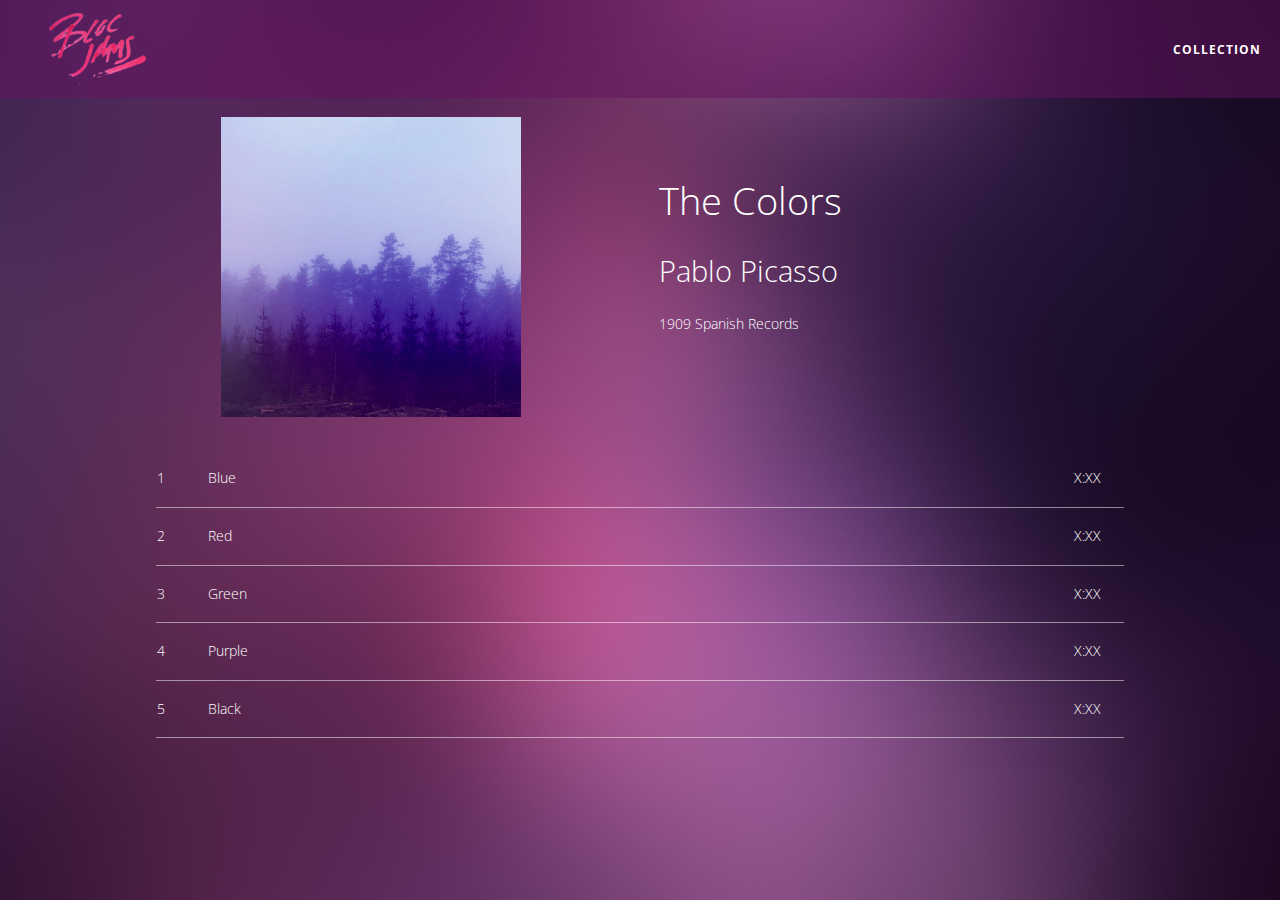
==== album.html @ 7941ea5f "cp6 commit - adding album + assets + album links in collection.html" ====
<!DOCTYPE html>
<html>
    <head>
        <title>Bloc Jams</title>
        <meta name="viewport" content="width=device-width, initial-scale=1">
        <link rel="stylesheet" type="text/css" href="https://fonts.googleapis.com/css?family=Open+Sans:400,800,600,700,300">
        <link rel="stylesheet" type="text/css" href="https://code.ionicframework.com/ionicons/2.0.1/css/ionicons.min.css">
        <link rel="stylesheet" type="text/css" href="assets/styles/normalize.css">
        <link rel="stylesheet" type="text/css" href="assets/styles/main.css">
        <link rel="stylesheet" type="text/css" href="assets/styles/album.css">
    </head>
    <body class="album">
        <nav class="navbar"> <!-- nav bar -->
            <a href="index.html"  class="logo">
                <img src="assets/images/bloc_jams_logo.png" alt="bloc jams logo">
            </a>
            <div class="links-container">
                <a href="collection.html" class="navbar-link">collection</a>
            </div>
        </nav>
        <main class="album-view container narrow">
            <section class="clearfix">
                <div class="column half">
                    <img src="assets/images/album_covers/01.png" class="album-cover-art">
                </div>
                <div class="album-view-details column half">
                    <h2 class="album-view-title">The Colors</h2>
                    <h3 class="album-view-artist">Pablo Picasso</h3>
                    <h5 class="album-view-release-info">1909 Spanish Records</h5>
                </div>
            </section>
            <table class="album-view-song-list">
                <tr class="album-view-song-item">
                    <td class="song-item-number">1</td>
                    <td class="song-item-title">Blue</td>
                    <td class="song-item-duration">X:XX</td>
                </tr>
                <tr class="album-view-song-item">
                    <td class="song-item-number">2</td>
                    <td class="song-item-title">Red</td>
                    <td class="song-item-duration">X:XX</td>
                </tr>
                <tr class="album-view-song-item">
                    <td class="song-item-number">3</td>
                    <td class="song-item-title">Green</td>
                    <td class="song-item-duration">X:XX</td>
                </tr>
                <tr class="album-view-song-item">
                    <td class="song-item-number">4</td>
                    <td class="song-item-title">Purple</td>
                    <td class="song-item-duration">X:XX</td>
                </tr>
                <tr class="album-view-song-item">
                    <td class="song-item-number">5</td>
                    <td class="song-item-title">Black</td>
                    <td class="song-item-duration">X:XX</td>
                </tr>
            </table>
        </main>
    </body>
</html>
---- assets/styles/main.css ----
*, *::before, *::after {
    -moz-box-sizing: border-box;
    -webkit-box-sizing: border-box;
    box-sizing: border-box;
}

html {
    height: 100%;
    font-size: 100%;
}

body {
    font-family: 'Open Sans';
    color: white;
    min-height: 100%;
}

body.landing {
    background-color: rgb(58,23,63);
}

.navbar {
    position: relative;
    padding: 0.5rem;
    background-color: rgba(101,18,95,0.5);
    z-index: 1;
}

.navbar .logo {
    position: relative;
    left: 2rem;
    cursor: pointer;
}

.navbar .links-container {
    display: table;
    position: absolute;
    top: 0;
    right: 0;
    height: 100px;
    color: white;
}

.links-container .navbar-link {
    display: table-cell;
    position: relative;
    height: 100%;
    padding-left: 1rem;
    padding-right: 1rem;
    vertical-align: middle;
    color: white;
    font-size: 0.625rem;
    letter-spacing: 0.05rem;
    font-weight: 700;
    text-transform: uppercase;
    text-decoration: none;
    cursor: pointer;
}

.links-container .navbar-link:hover {
    color: rgb(233,50,117);
}

.hero-content {
    position: relative;
    min-height: 600px;
    background-image: url(../images/bloc_jams_bg.jpg);
    background-repeat: no-repeat;
    background-position: center center;
    background-size: cover;
}

.hero-content .hero-title {
    position: absolute;
    top: 40%;
    -webkit-transform: translateY(-50%);
    -moz-transform: translateY(-50%);
    -ms-transform: translateY(-50%);
    transform: translateY(-50%);
    width: 100%;
    text-align: center;
    font-size: 4rem;
    font-weight: 300;
    text-transform: uppercase;
    letter-spacing: 0.5rem;
    text-shadow: 1px 1px 0px rgb(58, 23, 63);
}

.selling-points {
    position: relative;
}

.point {
    position: relative;
    padding: 2rem;
    text-align: center;
}

.point .point-title {
    font-size: 1.25rem;
}

.ion-music-note,
.ion-radio-waves,
.ion-iphone {
    color: rgb(233,50,117);
    font-size: 5rem;
}

.container {
    margin: 0 auto;
    max-width: 64rem;
}

.container.narrow {
    max-width: 56rem;
}

.clearfix::after {
    content: ".";
    visibility: hidden;
    display: block;
    height: 0;
    clear: both;
 }
 
 /* Medium screens (640px) */
 @media (min-width: 640px) {
    html { font-size: 112%; }
    .column {
        float: left;
        padding-left: 1rem;
        padding-right: 1rem;
    }
    .column.full { width: 100%; }
    .column.two-thirds { width: 66.7%; }
    .column.half { width: 50%; }
    .column.third { width: 33.3%; }
    .column.fourth { width: 25%; }
    .column.flow-opposite { float: right; }
}

/* Large screens (1024px) */
@media (min-width: 1024px) {
    html { font-size: 120%; }
}
---- assets/styles/album.css ----
body.album {
    background-image: url(../images/blurred_backgrounds/blur_bg_3.jpg);
    background-repeat: no-repeat;
    background-attachment: fixed;
    background-position: center center;
    background-size: cover;
}

.album-cover-art {
    position: relative;
    left: 20%;
    margin-top: 1rem;
    width: 60%;
}

.album-view-details {
    position: relative;
    top: 1.5rem;
    padding: 1rem;
}

.album-view-details .album-view-title {
    font-weight: 300;
    font-size: 2rem;
}

.album-view-details .album-view-artist {
    font-weight: 300;
    font-size: 1.5rem;
}

.album-view-details .album-view-release-info {
    font-weight: 300;
    font-size: 0.75rem;
}

.album-view-song-list {
    width: 90%;
    margin: 1.5rem auto;
    font-weight: 300;
    font-size: 0.75em;
    border-collapse: collapse;
}

.album-view-song-item {
    height: 3rem;
    border-bottom: 1px solid rgba(255,255,255,0.5);
}

.song-item-number {
    width: 5%;
}

.song-item-title {
    width: 85%;
}

.song-item-duration {
    width: 5%;
}

@media (max-width: 640px) and (min-width: 320px) {
    .album-view-details {
        text-align: center;
    }
    
    .album-view-title {
        margin-top: 0;   
    }
}

@media (max-width: 1024px) and (min-width: 320px) {
    .album-view-song-list {
         position: relative;
         top: 1rem;
         width: 80%;
         margin: auto;
     }
 }
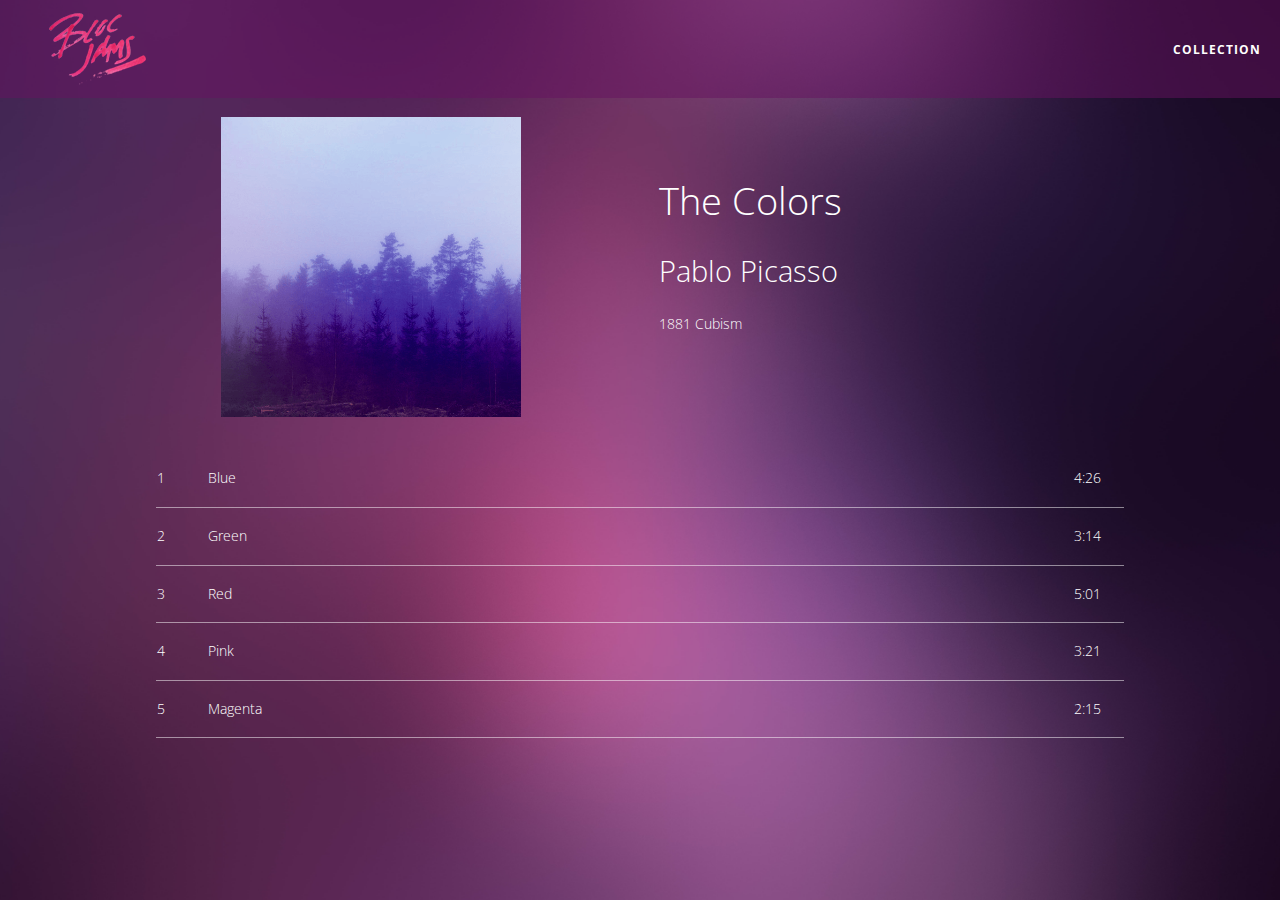
==== commit 744af883: "cp11 work - removed static content and added js template + js albums" ====
--- a/album.html
+++ b/album.html
@@ -29,33 +29,8 @@
                     <h5 class="album-view-release-info">1909 Spanish Records</h5>
                 </div>
             </section>
-            <table class="album-view-song-list">
-                <tr class="album-view-song-item">
-                    <td class="song-item-number">1</td>
-                    <td class="song-item-title">Blue</td>
-                    <td class="song-item-duration">X:XX</td>
-                </tr>
-                <tr class="album-view-song-item">
-                    <td class="song-item-number">2</td>
-                    <td class="song-item-title">Red</td>
-                    <td class="song-item-duration">X:XX</td>
-                </tr>
-                <tr class="album-view-song-item">
-                    <td class="song-item-number">3</td>
-                    <td class="song-item-title">Green</td>
-                    <td class="song-item-duration">X:XX</td>
-                </tr>
-                <tr class="album-view-song-item">
-                    <td class="song-item-number">4</td>
-                    <td class="song-item-title">Purple</td>
-                    <td class="song-item-duration">X:XX</td>
-                </tr>
-                <tr class="album-view-song-item">
-                    <td class="song-item-number">5</td>
-                    <td class="song-item-title">Black</td>
-                    <td class="song-item-duration">X:XX</td>
-                </tr>
-            </table>
+            <table class="album-view-song-list"></table>
         </main>
+        <script src="assets/scripts/album.js"></script>        
     </body>
 </html>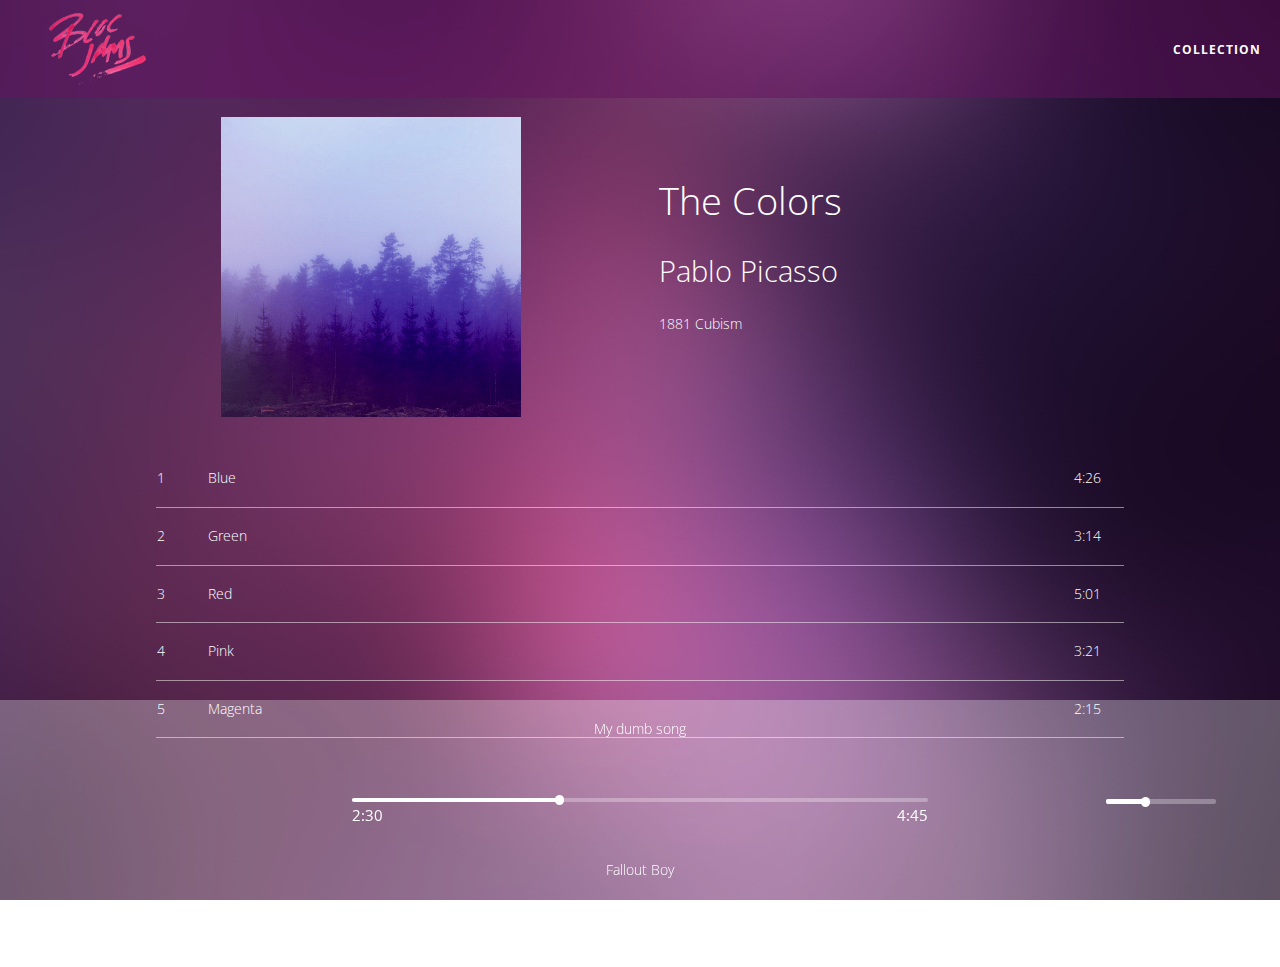
==== commit 44d37d1f: "cp15 work - adding music player bar markup and styles" ====
--- a/album.html
+++ b/album.html
@@ -8,6 +8,7 @@
         <link rel="stylesheet" type="text/css" href="assets/styles/normalize.css">
         <link rel="stylesheet" type="text/css" href="assets/styles/main.css">
         <link rel="stylesheet" type="text/css" href="assets/styles/album.css">
+        <link rel="stylesheet" href="assets/styles/player_bar.css">
     </head>
     <body class="album">
         <nav class="navbar"> <!-- nav bar -->
@@ -31,6 +32,42 @@
             </section>
             <table class="album-view-song-list"></table>
         </main>
+
+        <section class="player-bar">
+            <div class="container">
+                <div class="control-group main-controls">
+                    <a class="previous">
+                        <span class="ion-skip-backward"></span>
+                    </a>
+                    <a class="play-pause">
+                        <span class="ion-play"></span>
+                    </a>
+                    <a class="next">
+                        <span class="ion-skip-forward"></span>
+                    </a>
+                </div>
+                <div class="control-group currently-playing">
+                    <h2 class="song-name">My dumb song</h2>
+                    <div class="seek-control">
+                        <div class="seek-bar">
+                            <div class="fill"></div>
+                            <div class="thumb"></div>
+                        </div>
+                        <div class="current-time">2:30</div>
+                        <div class="total-time">4:45</div>
+                    </div>
+                    <h2 class="artist-song-mobile">My dumb song - Fallout Boy</h2>
+                    <h3 class="artist-name">Fallout Boy</h3>
+                </div>
+                <div class="control-group volume">
+                    <span class="ion-volume-high icon"></span>
+                    <div class="seek-bar">
+                        <div class="fill"></div>
+                        <div class="thumb"></div>
+                    </div>
+                </div>
+            </div>
+        </section>
         <script src="assets/scripts/album.js"></script>        
     </body>
 </html>--- a/assets/styles/album.css
+++ b/assets/styles/album.css
@@ -4,6 +4,7 @@
     background-attachment: fixed;
     background-position: center center;
     background-size: cover;
+    padding-bottom: 200px;
 }
 
 .album-cover-art {
@@ -49,6 +50,7 @@
 
 .song-item-number {
     width: 5%;
+    min-width: 30px;
 }
 
 .song-item-title {
@@ -58,6 +60,27 @@
 .song-item-duration {
     width: 5%;
 }
+
+ .album-song-button {
+     text-align: center;
+     font-size: 14px;
+     background-color: white;
+     color: rgb(210, 40, 123);
+     border-radius: 50% 50%;
+     display: inline-block;
+     width: 28px;
+     height: 28px;
+ }
+ 
+ .album-song-button:hover {
+     cursor: pointer;
+     color: white;
+     background-color: rgb(210, 40, 123);
+ }
+ 
+ .album-song-button span {
+     line-height: 28px;
+ }
 
 @media (max-width: 640px) and (min-width: 320px) {
     .album-view-details {
--- a/assets/styles/player_bar.css
+++ b/assets/styles/player_bar.css
@@ -0,0 +1,184 @@
+.player-bar {
+  position: fixed;
+  bottom: 0;
+  left: 0;
+  right: 0;
+  height: 200px;
+  background-color: rgba(255, 255, 255, 0.3);
+  z-index: 100;
+}
+
+.player-bar a {
+  font-size: 1.1rem;
+  vertical-align: middle;
+}
+
+.player-bar a,
+.player-bar a:hover {
+  color: white;
+  cursor: pointer;
+  text-decoration: none;
+}
+
+.player-bar .container {
+  display: table;
+  padding: 0;
+  width: 90%;
+  min-height: 100%;
+}
+
+.player-bar .control-group {
+  display: table-cell;
+  vertical-align: middle;
+}
+
+.player-bar .main-controls {
+  width: 25%;
+  text-align: left;
+  padding-right: 1rem;
+}
+
+.player-bar .main-controls .previous {
+  margin-right: 16.5%;
+}
+
+.player-bar .main-controls .play-pause {
+  margin-right: 15%;
+  font-size: 1.6rem;
+}
+
+.player-bar .currently-playing {
+  width: 50%;
+  text-align: center;
+  position: relative;
+}
+
+.player-bar .currently-playing .song-name,
+.player-bar .currently-playing .artist-name,
+.player-bar .currently-playing .artist-song-mobile {
+    text-align: center;
+    font-size: 0.75rem;
+    margin: 0;
+    position: absolute;
+    width: 100%;
+    font-weight: 300;
+}
+
+.player-bar .currently-playing .song-name,
+.player-bar .currently-playing .artist-song-mobile {
+    top: 1.1rem;
+}
+
+.player-bar .currently-playing .artist-name {
+    bottom: 1.1rem;
+}
+
+.player-bar .currently-playing .artist-song-mobile {
+    display: none;
+}
+
+.seek-control {
+  position: relative;
+  font-size: 0.8rem;
+}
+
+.seek-control .current-time {
+  position: absolute;
+  top: 0.5rem;
+}
+
+.seek-control .total-time {
+  position: absolute;
+  right: 0;
+  top: 0.5rem;
+}
+
+.seek-bar {
+  height: 0.25rem;
+  background-color: rgba(255, 255, 255, 0.3);
+  border-radius: 2px;
+  position: relative;
+  cursor: pointer;
+}
+
+.seek-bar .fill {
+  background-color: white;
+  width: 36%;
+  height: 0.25rem;
+  border-radius: 2px;
+}
+
+.seek-bar .thumb {
+  position: absolute;
+  height: 0.5rem;
+  width: 0.5rem;
+  background-color: white;
+  left: 36%;
+  top: 50%;
+  margin-left: -0.25rem;
+  margin-top: -0.25rem;
+  border-radius: 50%;
+  cursor: pointer;
+  -webkit-transition: all 100ms ease-in-out;
+     -moz-transition: all 100ms ease-in-out;
+          transition: all 100ms ease-in-out;
+}
+
+.seek-bar:hover .thumb {
+  width: 1.1rem;
+  height: 1.1rem;
+  margin-top: -0.5rem;
+  margin-left: -0.5rem;
+}
+
+.player-bar .volume {
+  width: 25%;
+  text-align: right;
+}
+
+.player-bar .volume .icon {
+  font-size: 1.1rem;
+  display: inline-block;
+  vertical-align: middle;
+}
+
+.player-bar .volume .seek-bar {
+  display: inline-block;
+  width: 5.75rem;
+  vertical-align: middle;
+}
+
+@media (max-width: 640px) {
+  .player-bar {
+      padding: 1rem;
+      background-color: rgba(0,0,0,0.6);
+  }
+
+  .player-bar .main-controls,
+  .player-bar .currently-playing,
+  .player-bar .volume {
+      display: block;
+      margin: 0 auto;
+      padding: 0;
+      width: 100%;
+      text-align: center;
+  }
+  
+  .player-bar .main-controls,
+  .player-bar .volume {
+      min-height: 3.5rem;
+  }
+  
+  .player-bar .currently-playing {
+      min-height: 2.5rem;
+  }
+   
+  .player-bar .artist-name,
+  .player-bar .song-name {
+      display: none;
+  }
+
+  .player-bar .currently-playing .artist-song-mobile {
+      display: block;
+  }
+}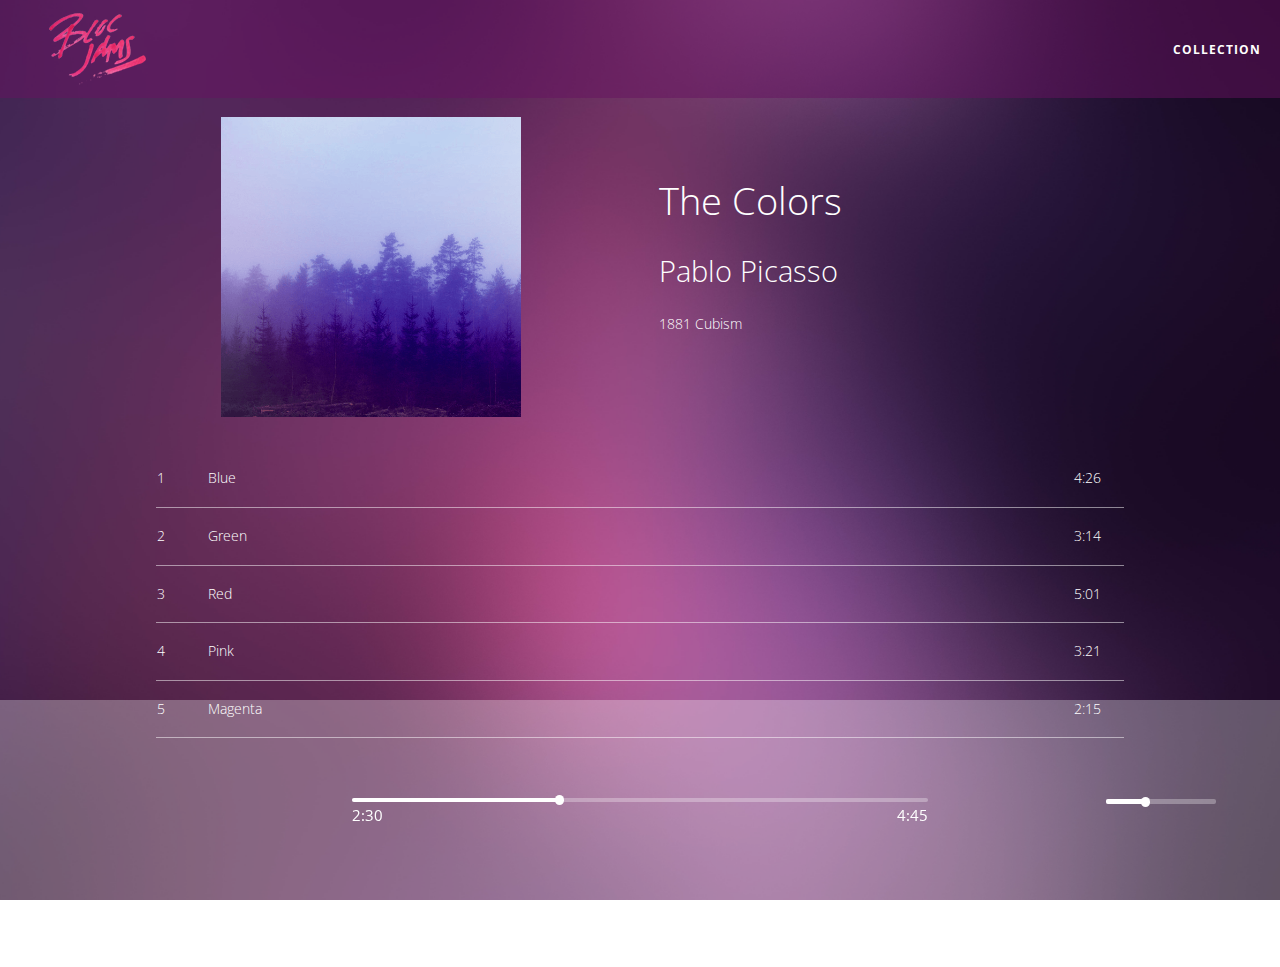
==== commit 77a45dd1: "checkpoint work - 23-jquery-next-and-previous-buttons" ====
--- a/album.html
+++ b/album.html
@@ -47,7 +47,7 @@
                     </a>
                 </div>
                 <div class="control-group currently-playing">
-                    <h2 class="song-name">My dumb song</h2>
+                    <h2 class="song-name"></h2>
                     <div class="seek-control">
                         <div class="seek-bar">
                             <div class="fill"></div>
@@ -56,8 +56,8 @@
                         <div class="current-time">2:30</div>
                         <div class="total-time">4:45</div>
                     </div>
-                    <h2 class="artist-song-mobile">My dumb song - Fallout Boy</h2>
-                    <h3 class="artist-name">Fallout Boy</h3>
+                    <h2 class="artist-song-mobile"></h2>
+                    <h3 class="artist-name"></h3>
                 </div>
                 <div class="control-group volume">
                     <span class="ion-volume-high icon"></span>
@@ -68,6 +68,8 @@
                 </div>
             </div>
         </section>
-        <script src="assets/scripts/album.js"></script>        
+        <script src="https://code.jquery.com/jquery-2.1.3.min.js"></script>
+        <script src="assets/scripts/fixtures.js"></script>
+        <script src="assets/scripts/album.js"></script>
     </body>
 </html>